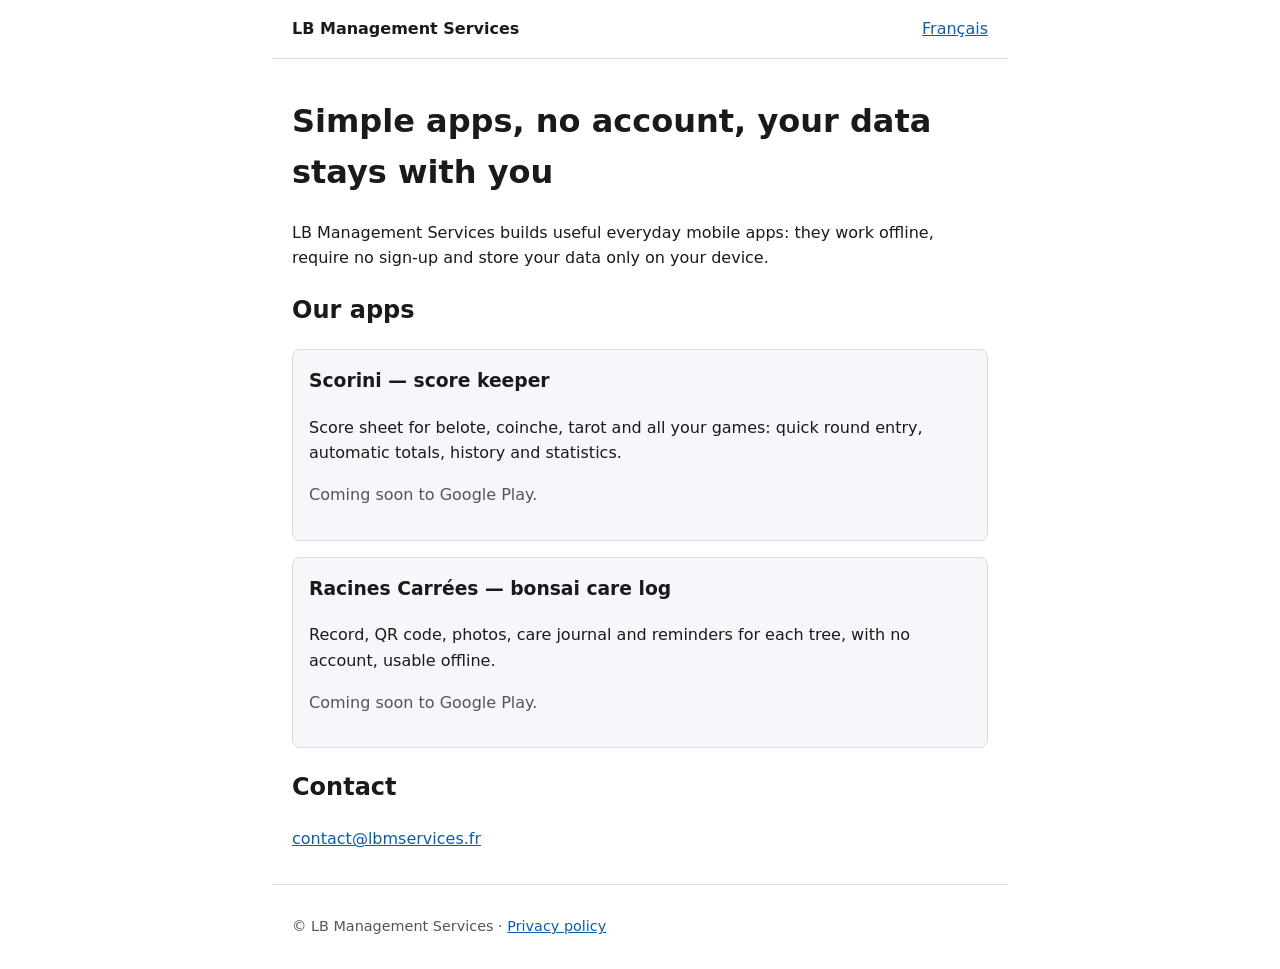
==== en/index.html @ 3739fe94 "Publication du site et de la politique de confidentialité (validée par Louis le 04/11/2026)" ====
<!doctype html>
<html lang="en">
  <head>
    <meta charset="utf-8" />
    <meta name="viewport" content="width=device-width, initial-scale=1" />
    <title>LB Management Services — mobile apps</title>
    <meta
      name="description"
      content="LB Management Services publishes simple, privacy-friendly mobile apps."
    />
    <link rel="stylesheet" href="../style.css" />
    <link rel="alternate" hreflang="fr" href="../" />
  </head>
  <body>
    <header>
      <a class="brand" href="./">LB Management Services</a>
      <a href="../" hreflang="fr" lang="fr">Français</a>
    </header>
    <main>
      <h1>Simple apps, no account, your data stays with you</h1>
      <p>
        LB Management Services builds useful everyday mobile apps: they work offline, require no
        sign-up and store your data only on your device.
      </p>

      <h2>Our apps</h2>
      <ul class="apps">
        <li>
          <h3>Scorini — score keeper</h3>
          <p>
            Score sheet for belote, coinche, tarot and all your games: quick round entry, automatic
            totals, history and statistics.
          </p>
          <p class="muted">Coming soon to Google Play.</p>
        </li>
        <li>
          <h3>Racines Carrées — bonsai care log</h3>
          <p>
            Record, QR code, photos, care journal and reminders for each tree, with no account,
            usable offline.
          </p>
          <p class="muted">Coming soon to Google Play.</p>
        </li>
      </ul>

      <h2>Contact</h2>
      <p><a href="mailto:contact@lbmservices.fr">contact@lbmservices.fr</a></p>
    </main>
    <footer>
      <p>
        © LB Management Services ·
        <a href="privacy.html">Privacy policy</a>
      </p>
    </footer>
  </body>
</html>
---- style.css ----
/* Site public de LB Management Services : statique, sans outil de build, clair/sombre. */
:root {
  color-scheme: light dark;
  --bg: #ffffff;
  --text: #1a1a1a;
  --muted: #555555;
  --accent: #0b5cad;
  --border: #dddddd;
  --card: #f5f7fa;
}

@media (prefers-color-scheme: dark) {
  :root {
    --bg: #121212;
    --text: #ececec;
    --muted: #b0b0b0;
    --accent: #7ab8ff;
    --border: #333333;
    --card: #1e1e1e;
  }
}

* {
  box-sizing: border-box;
}

body {
  margin: 0;
  background: var(--bg);
  color: var(--text);
  font-family:
    system-ui,
    -apple-system,
    'Segoe UI',
    Roboto,
    sans-serif;
  line-height: 1.6;
}

header,
main,
footer {
  max-width: 46rem;
  margin: 0 auto;
  padding: 1rem 1.25rem;
}

header {
  display: flex;
  justify-content: space-between;
  align-items: baseline;
  gap: 1rem;
  border-bottom: 1px solid var(--border);
}

header .brand {
  font-weight: 700;
  color: var(--text);
  text-decoration: none;
}

a {
  color: var(--accent);
}

.apps {
  display: grid;
  gap: 1rem;
  padding: 0;
  list-style: none;
}

.apps li {
  background: var(--card);
  border: 1px solid var(--border);
  border-radius: 0.5rem;
  padding: 1rem;
}

.apps h3 {
  margin-top: 0;
}

.muted,
footer {
  color: var(--muted);
}

footer {
  border-top: 1px solid var(--border);
  font-size: 0.9rem;
}

table {
  width: 100%;
  border-collapse: collapse;
  font-size: 0.95rem;
}

th,
td {
  border: 1px solid var(--border);
  padding: 0.4rem 0.6rem;
  text-align: left;
  vertical-align: top;
}

.draft {
  border: 2px dashed #c0392b;
  padding: 0.75rem 1rem;
  border-radius: 0.5rem;
}
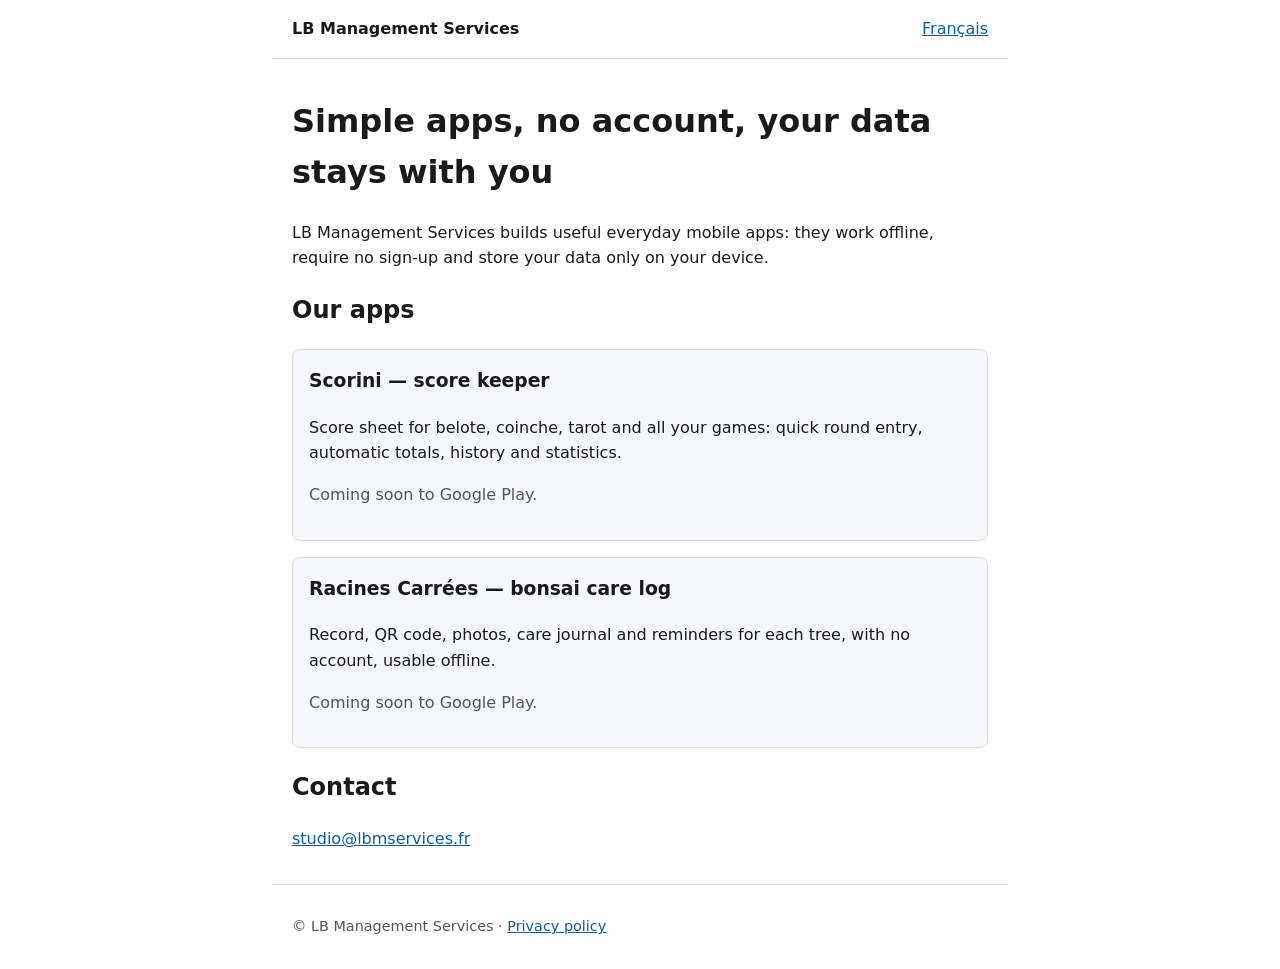
==== commit c0a589ba: "E-mail public studio@lbmservices.fr et app-ads.txt AdMob (validés par Louis le 13/11/2026)" ====
--- a/en/index.html
+++ b/en/index.html
@@ -44,7 +44,7 @@
       </ul>
 
       <h2>Contact</h2>
-      <p><a href="mailto:contact@lbmservices.fr">contact@lbmservices.fr</a></p>
+      <p><a href="mailto:studio@lbmservices.fr">studio@lbmservices.fr</a></p>
     </main>
     <footer>
       <p>
